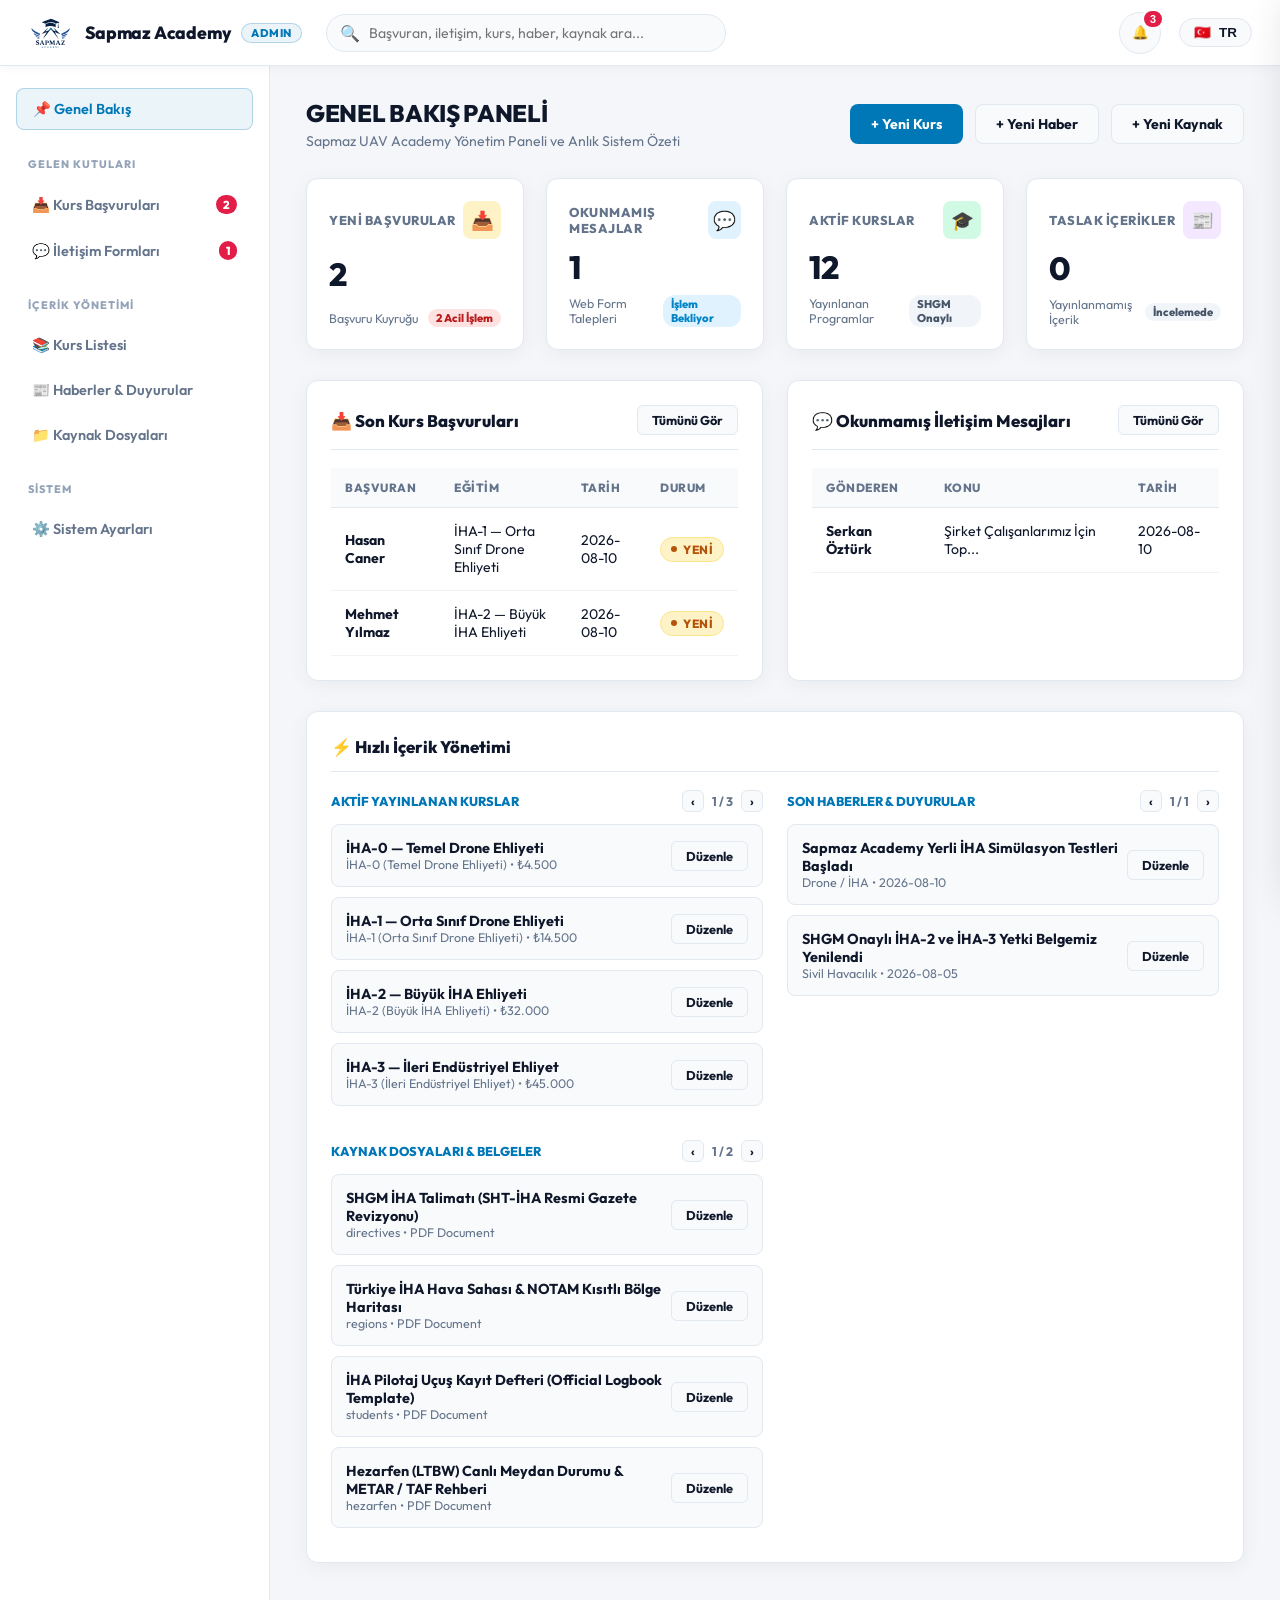
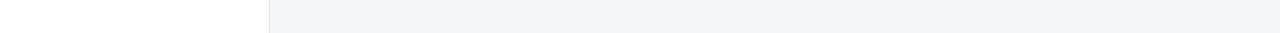
==== admin/index.html @ 2c0635f6 "all but assets" ====
<!DOCTYPE html>
<html lang="tr">

<head>
  <meta charset="utf-8" />
  <meta name="viewport" content="width=device-width, initial-scale=1.0" />
  <title>Sapmaz Academy - Administrative Panel</title>
  <link rel="stylesheet" href="css/admin-styles.css" />
  <link rel="preconnect" href="https://fonts.googleapis.com">
  <link rel="preconnect" href="https://fonts.gstatic.com" crossorigin>
  <link
    href="https://fonts.googleapis.com/css2?family=Inter:wght@400;500;600;700;800&family=Outfit:wght@400;500;600;700;800&display=swap"
    rel="stylesheet">
</head>

<body>

  <!-- Top Global Header Bar -->
  <header class="admin-topbar">
    <div class="admin-topbar-left">
      <a href="#overview" class="admin-brand" onclick="app.navigateToView('overview')">
        <img src="../logo.svg" alt="Sapmaz Academy Logo" onerror="this.src='../academy.jpg'" />
        <span class="admin-brand-title">
          Sapmaz Academy
          <span class="admin-brand-tag">ADMIN</span>
        </span>
      </a>

      <!-- Global Search Querying Applicants, Contacts, Courses & News -->
      <div class="admin-global-search">
        <span class="admin-search-icon">🔍</span>
        <input type="text" id="globalSearchInput" placeholder="Search applicants, contacts, courses, news..."
          autocomplete="off" />
        <div id="globalSearchResults" class="admin-search-results"></div>
      </div>
    </div>

    <div class="admin-topbar-right">
      <!-- Notification Bell Indicator -->
      <div style="position: relative;">
        <button id="notifTriggerBtn" class="notification-trigger" title="System Alerts">
          🔔
          <span id="notifCountBadge" class="notification-badge-count">0</span>
        </button>

        <!-- Notification Dropdown -->
        <div id="notifDropdown" class="notification-dropdown">
          <div class="notification-header">
            <span data-i18n="notif_header">System Notifications</span>
            <span class="badge-status badge-unread" data-i18n="notif_live">Live</span>
          </div>
          <div class="notification-list">
            <div class="notification-item" onclick="app.navigateToView('applications')">
              <strong data-i18n="notif_app_title">📥 New Course Application Received</strong>
              <div data-i18n="notif_app_desc">Hasan Caner applied for İHA-1 Commercial Certification.</div>
              <div class="notification-item-time">10 mins ago</div>
            </div>
            <div class="notification-item" onclick="app.navigateToView('contacts')">
              <strong data-i18n="notif_cnt_title">💬 Unread Contact Form Message</strong>
              <div data-i18n="notif_cnt_desc">Serkan Öztürk (TechCorp) requested corporate group quote.</div>
              <div class="notification-item-time">1 hour ago</div>
            </div>
          </div>
        </div>
      </div>

      <!-- Language Switcher Toggle (TR / EN) -->
      <div class="lang-switcher">
        <button id="langToggleBtn" class="lang-toggle-btn" onclick="app.toggleLanguage()"
          title="Switch Language / Dil Değiştir">
          <span id="langFlag">🇹🇷</span>
          <span id="langLabel">TR</span>
        </button>
      </div>
    </div>
  </header>

  <!-- Main Administrative Shell Layout -->
  <div class="admin-shell">
    <!-- Persistent Left Navigation Sidebar -->
    <aside class="admin-sidebar">
      <ul class="admin-nav">
        <!-- Main Overview -->
        <li class="admin-nav-item active">
          <a href="#overview">
            <span class="nav-link-left" data-i18n="nav_dashboard">📌 Dashboard</span>
          </a>
        </li>

        <!-- Group 1: INBOXES (Communication) -->
        <li class="nav-section-label" data-i18n="group_inboxes">INBOXES</li>
        <li class="admin-nav-item">
          <a href="#applications">
            <span class="nav-link-left" data-i18n="nav_applications">📥 Course Applications</span>
            <span id="appNavUnreadBadge" class="nav-unread-badge" style="display:none;">0</span>
          </a>
        </li>
        <li class="admin-nav-item">
          <a href="#contacts">
            <span class="nav-link-left" data-i18n="nav_contacts">💬 Contact Forms</span>
            <span id="contactNavUnreadBadge" class="nav-unread-badge" style="display:none;">0</span>
          </a>
        </li>

        <!-- Group 2: CONTENT MANAGEMENT (Publishing) -->
        <li class="nav-section-label" data-i18n="group_content">CONTENT MANAGEMENT</li>
        <li class="admin-nav-item">
          <a href="#courses">
            <span class="nav-link-left" data-i18n="nav_courses">📚 Course Listings</span>
          </a>
        </li>
        <li class="admin-nav-item">
          <a href="#news">
            <span class="nav-link-left" data-i18n="nav_news">📰 News & Articles</span>
          </a>
        </li>
        <li class="admin-nav-item">
          <a href="#resources">
            <span class="nav-link-left" data-i18n="nav_resources_admin">📁 Resource Pool Files</span>
          </a>
        </li>

        <!-- Group 3: SYSTEM -->
        <li class="nav-section-label" data-i18n="group_system">SYSTEM</li>
        <li class="admin-nav-item">
          <a href="#settings">
            <span class="nav-link-left" data-i18n="nav_settings">⚙️ Settings & Users</span>
          </a>
        </li>
      </ul>
    </aside>

    <!-- Dynamic Main Canvas Container -->
    <main class="admin-main">
      <div id="mainCanvas" class="admin-canvas">
        <!-- Views rendered dynamically via admin-app.js -->
      </div>
    </main>
  </div>

  <!-- Slide-Out Right Drawer Overlay -->
  <div id="drawerBackdrop" class="drawer-backdrop"></div>
  <div id="drawerPanel" class="drawer-panel">
    <!-- Content populated dynamically -->
  </div>

  <!-- Destructive Action Confirmation Modal -->
  <div id="modalBackdrop" class="modal-backdrop">
    <div class="modal-box">
      <div class="modal-icon-danger">⚠️</div>
      <h3 id="modalTitle" class="modal-title" data-i18n="modal_sure">Are you sure?</h3>
      <p id="modalDesc" class="modal-desc" data-i18n="modal_undone">This action cannot be undone.</p>
      <div class="modal-actions">
        <button class="btn btn-secondary" onclick="app.closeModal()" data-i18n="btn_cancel">Cancel</button>
        <button id="modalConfirmBtn" class="btn btn-danger" data-i18n="btn_confirm_delete">Confirm Delete</button>
      </div>
    </div>
  </div>

  <!-- Script Modules -->
  <script src="js/git-storage.js"></script>
  <script src="js/admin-app.js"></script>
</body>

</html>
---- admin/css/admin-styles.css ----
/* ==========================================
   SAPMAZ ACADEMY - ADMINISTRATIVE PANEL STYLES
   Light Theme System Matching Sapmaz Academy Website
   ========================================== */

:root {
  /* Sapmaz Academy Light Theme Tokens */
  --admin-bg: #f4f6f9;
  --admin-sidebar-bg: #ffffff;
  --admin-header-bg: #ffffff;
  --admin-card-bg: #ffffff;
  --admin-card-border: #e2e8f0;
  --admin-card-hover: #f8fafc;
  
  --admin-text-main: #0f172a;
  --admin-text-muted: #64748b;
  --admin-text-dim: #94a3b8;
  
  --admin-accent-primary: #0077b6;
  --admin-accent-hover: #0096c7;
  --admin-accent-glow: rgba(0, 119, 182, 0.08);
  --admin-gold: #d97706;
  --admin-gold-glow: rgba(217, 119, 6, 0.1);
  
  /* Light Mode Status Traffic-Light Badges */
  --badge-new-bg: #fef3c7;
  --badge-new-text: #b45309;
  --badge-new-border: #fde68a;

  --badge-pending-bg: #e0f2fe;
  --badge-pending-text: #0284c7;
  --badge-pending-border: #bae6fd;

  --badge-approved-bg: #d1fae5;
  --badge-approved-text: #047857;
  --badge-approved-border: #a7f3d0;

  --badge-rejected-bg: #fee2e2;
  --badge-rejected-text: #b91c1c;
  --badge-rejected-border: #fca5a5;

  --badge-unread-bg: #ffe4e6;
  --badge-unread-text: #e11d48;

  --badge-read-bg: #f3e8ff;
  --badge-read-text: #7e22ce;

  --badge-resolved-bg: #d1fae5;
  --badge-resolved-text: #047857;

  --admin-radius-lg: 12px;
  --admin-radius-md: 8px;
  --admin-radius-sm: 6px;
  
  --admin-font: 'Outfit', 'Inter', -apple-system, BlinkMacSystemFont, "Segoe UI", Roboto, sans-serif;
  --admin-transition: all 0.25s cubic-bezier(0.16, 1, 0.3, 1);
  --admin-shadow: 0 4px 20px rgba(15, 23, 42, 0.05);
  --admin-shadow-hover: 0 10px 30px rgba(0, 119, 182, 0.1);
}

* {
  box-sizing: border-box;
  margin: 0;
  padding: 0;
}

body {
  font-family: var(--admin-font);
  background-color: var(--admin-bg);
  color: var(--admin-text-main);
  min-height: 100vh;
  display: flex;
  flex-direction: column;
  overflow-x: hidden;
}

/* Language Toggle Switcher Button */
.lang-switcher {
  display: flex;
  align-items: center;
}

.lang-toggle-btn {
  background: #f8fafc;
  border: 1px solid var(--admin-card-border);
  border-radius: 20px;
  padding: 6px 14px;
  display: flex;
  align-items: center;
  gap: 8px;
  font-size: 0.84rem;
  font-weight: 800;
  color: var(--admin-text-main);
  cursor: pointer;
  transition: var(--admin-transition);
}

.lang-toggle-btn:hover {
  background: var(--admin-accent-glow);
  border-color: var(--admin-accent-primary);
  color: var(--admin-accent-primary);
}

/* ==========================================
   GLOBAL LAYOUT & TOP BAR
   ========================================== */
.admin-shell {
  display: flex;
  flex: 1;
  min-height: 0;
  position: relative;
}

.admin-topbar {
  height: 66px;
  background-color: var(--admin-header-bg);
  border-bottom: 1px solid var(--admin-card-border);
  display: flex;
  align-items: center;
  justify-content: space-between;
  padding: 0 28px;
  position: sticky;
  top: 0;
  z-index: 100;
  box-shadow: 0 2px 10px rgba(15, 23, 42, 0.04);
}

.admin-topbar-left {
  display: flex;
  align-items: center;
  gap: 24px;
}

.admin-brand {
  display: flex;
  align-items: center;
  gap: 12px;
  text-decoration: none;
}

.admin-brand img {
  height: 38px;
  width: auto;
  border-radius: 6px;
}

.admin-brand-title {
  font-weight: 800;
  font-size: 1.1rem;
  color: var(--admin-text-main);
  letter-spacing: -0.2px;
  display: flex;
  align-items: center;
  gap: 10px;
}

.admin-brand-tag {
  background: var(--admin-accent-glow);
  color: var(--admin-accent-primary);
  border: 1px solid rgba(0, 119, 182, 0.25);
  font-size: 0.7rem;
  font-weight: 800;
  padding: 2px 9px;
  border-radius: 20px;
  text-transform: uppercase;
  letter-spacing: 0.5px;
}

/* Global Search Bar */
.admin-global-search {
  position: relative;
  width: 400px;
}

.admin-global-search input {
  width: 100%;
  background-color: #f8fafc;
  border: 1px solid var(--admin-card-border);
  border-radius: 20px;
  padding: 9px 16px 9px 42px;
  color: var(--admin-text-main);
  font-size: 0.88rem;
  outline: none;
  font-family: inherit;
  transition: var(--admin-transition);
}

.admin-global-search input:focus {
  background-color: #ffffff;
  border-color: var(--admin-accent-primary);
  box-shadow: 0 0 0 3px var(--admin-accent-glow);
}

.admin-search-icon {
  position: absolute;
  left: 14px;
  top: 50%;
  transform: translateY(-50%);
  color: var(--admin-text-muted);
  pointer-events: none;
}

.admin-search-results {
  position: absolute;
  top: calc(100% + 8px);
  left: 0;
  width: 100%;
  background: var(--admin-card-bg);
  border: 1px solid var(--admin-card-border);
  border-radius: var(--admin-radius-md);
  box-shadow: 0 16px 40px rgba(15, 23, 42, 0.12);
  max-height: 400px;
  overflow-y: auto;
  z-index: 200;
  display: none;
}

.admin-search-results.active {
  display: block;
}

.search-result-group-title {
  font-size: 0.72rem;
  font-weight: 800;
  text-transform: uppercase;
  letter-spacing: 0.5px;
  color: var(--admin-accent-primary);
  padding: 10px 16px 4px;
  border-bottom: 1px solid var(--admin-card-border);
  background: #f8fafc;
}

.search-result-item {
  padding: 12px 16px;
  display: flex;
  align-items: center;
  justify-content: space-between;
  cursor: pointer;
  border-bottom: 1px solid rgba(15, 23, 42, 0.04);
  transition: var(--admin-transition);
}

.search-result-item:hover {
  background: var(--admin-accent-glow);
}

.search-result-title {
  font-size: 0.9rem;
  font-weight: 700;
  color: var(--admin-text-main);
}

.search-result-sub {
  font-size: 0.78rem;
  color: var(--admin-text-muted);
}

/* Topbar Controls Right */
.admin-topbar-right {
  display: flex;
  align-items: center;
  gap: 18px;
}

.notification-trigger {
  position: relative;
  background: #f8fafc;
  border: 1px solid var(--admin-card-border);
  width: 42px;
  height: 42px;
  border-radius: 50%;
  display: flex;
  align-items: center;
  justify-content: center;
  color: var(--admin-text-main);
  cursor: pointer;
  transition: var(--admin-transition);
}

.notification-trigger:hover {
  background: var(--admin-accent-glow);
  color: var(--admin-accent-hover);
  border-color: var(--admin-accent-primary);
}

.notification-badge-count {
  position: absolute;
  top: -4px;
  right: -4px;
  background: var(--badge-unread-text);
  color: #fff;
  font-size: 0.68rem;
  font-weight: 800;
  padding: 2px 6px;
  border-radius: 10px;
  border: 2px solid #ffffff;
}

.notification-dropdown {
  position: absolute;
  top: 58px;
  right: 180px;
  width: 330px;
  background: var(--admin-card-bg);
  border: 1px solid var(--admin-card-border);
  border-radius: var(--admin-radius-md);
  box-shadow: 0 16px 40px rgba(15, 23, 42, 0.12);
  z-index: 200;
  display: none;
}

.notification-dropdown.active {
  display: block;
}

.notification-header {
  padding: 12px 16px;
  border-bottom: 1px solid var(--admin-card-border);
  font-size: 0.88rem;
  font-weight: 700;
  display: flex;
  justify-content: space-between;
  align-items: center;
  background: #f8fafc;
}

.notification-list {
  max-height: 280px;
  overflow-y: auto;
}

.notification-item {
  padding: 12px 16px;
  border-bottom: 1px solid rgba(15, 23, 42, 0.04);
  font-size: 0.82rem;
  cursor: pointer;
}

.notification-item:hover {
  background: #f8fafc;
}

.notification-item-time {
  font-size: 0.72rem;
  color: var(--admin-text-muted);
  margin-top: 4px;
}

.admin-profile-menu {
  position: relative;
}

.admin-profile-button {
  background: #f8fafc;
  border: 1px solid var(--admin-card-border);
  border-radius: 30px;
  padding: 6px 14px 6px 8px;
  display: flex;
  align-items: center;
  gap: 10px;
  color: var(--admin-text-main);
  cursor: pointer;
  transition: var(--admin-transition);
}

.admin-profile-button:hover {
  border-color: var(--admin-accent-primary);
  background: var(--admin-accent-glow);
}

.profile-avatar {
  width: 30px;
  height: 30px;
  border-radius: 50%;
  background: linear-gradient(135deg, var(--admin-accent-primary), var(--admin-accent-hover));
  display: flex;
  align-items: center;
  justify-content: center;
  font-size: 0.8rem;
  font-weight: 800;
  color: #fff;
}

.profile-info {
  text-align: left;
  line-height: 1.2;
}

.profile-name {
  font-size: 0.84rem;
  font-weight: 700;
}

.profile-role {
  font-size: 0.7rem;
  color: var(--admin-text-muted);
}

/* ==========================================
   LEFT NAVIGATION BAR
   ========================================== */
.admin-sidebar {
  width: 270px;
  background-color: var(--admin-sidebar-bg);
  border-right: 1px solid var(--admin-card-border);
  padding: 22px 16px;
  display: flex;
  flex-direction: column;
  flex-shrink: 0;
}

.nav-section-label {
  font-size: 0.68rem;
  font-weight: 800;
  letter-spacing: 1px;
  color: var(--admin-text-dim);
  text-transform: uppercase;
  margin: 22px 12px 8px;
}

.admin-nav {
  list-style: none;
  display: flex;
  flex-direction: column;
  gap: 5px;
}

.admin-nav-item a {
  display: flex;
  align-items: center;
  justify-content: space-between;
  padding: 11px 16px;
  border-radius: var(--admin-radius-md);
  color: var(--admin-text-muted);
  text-decoration: none;
  font-weight: 600;
  font-size: 0.9rem;
  transition: var(--admin-transition);
}

.admin-nav-item a:hover {
  background-color: #f8fafc;
  color: var(--admin-text-main);
}

.admin-nav-item.active a {
  background-color: var(--admin-accent-glow);
  color: var(--admin-accent-primary);
  border: 1px solid rgba(0, 119, 182, 0.25);
}

.nav-link-left {
  display: flex;
  align-items: center;
  gap: 10px;
}

.nav-unread-badge {
  background: var(--badge-unread-text);
  color: #fff;
  font-size: 0.72rem;
  font-weight: 800;
  padding: 2px 7px;
  border-radius: 10px;
}

/* ==========================================
   MAIN WORKSPACE CANVAS
   ========================================== */
.admin-main {
  flex: 1;
  display: flex;
  flex-direction: column;
  min-width: 0;
  overflow-y: auto;
}

.admin-canvas {
  padding: 32px 36px 70px;
  flex: 1;
}

/* Top Action Header Bar */
.page-top-bar {
  display: flex;
  align-items: center;
  justify-content: space-between;
  margin-bottom: 28px;
}

.page-title-group h1 {
  font-size: 1.5rem;
  font-weight: 800;
  letter-spacing: -0.3px;
  color: var(--admin-text-main);
}

.page-title-group p {
  font-size: 0.88rem;
  color: var(--admin-text-muted);
  margin-top: 4px;
}

.page-actions-group {
  display: flex;
  align-items: center;
  gap: 12px;
}

/* Buttons */
.btn {
  display: inline-flex;
  align-items: center;
  justify-content: center;
  gap: 8px;
  padding: 10px 20px;
  border-radius: var(--admin-radius-md);
  border: 1px solid transparent;
  font-size: 0.88rem;
  font-weight: 700;
  cursor: pointer;
  transition: var(--admin-transition);
  text-decoration: none;
  font-family: inherit;
}

.btn-primary {
  background-color: var(--admin-accent-primary);
  color: #fff;
}
.btn-primary:hover {
  background-color: var(--admin-accent-hover);
  box-shadow: 0 4px 16px rgba(0, 119, 182, 0.25);
}

.btn-secondary {
  background-color: #f8fafc;
  color: var(--admin-text-main);
  border-color: var(--admin-card-border);
}
.btn-secondary:hover {
  background-color: #f1f5f9;
  border-color: var(--admin-text-muted);
}

.btn-success {
  background-color: #10b981;
  color: #ffffff;
}
.btn-success:hover {
  background-color: #059669;
}

.btn-danger {
  background-color: #fee2e2;
  color: #b91c1c;
  border-color: #fca5a5;
}
.btn-danger:hover {
  background-color: #ef4444;
  color: #fff;
}

.btn-sm {
  padding: 6px 14px;
  font-size: 0.8rem;
  border-radius: var(--admin-radius-sm);
}

/* ==========================================
   STAT CARDS ROW (4 COLUMNS)
   ========================================== */
.stat-cards-grid {
  display: grid;
  grid-template-columns: repeat(4, 1fr);
  gap: 22px;
  margin-bottom: 30px;
}

.stat-card {
  background: var(--admin-card-bg);
  border: 1px solid var(--admin-card-border);
  border-radius: var(--admin-radius-lg);
  padding: 22px;
  display: flex;
  flex-direction: column;
  justify-content: space-between;
  cursor: pointer;
  transition: var(--admin-transition);
  position: relative;
  overflow: hidden;
  box-shadow: var(--admin-shadow);
}

.stat-card:hover {
  transform: translateY(-3px);
  border-color: var(--admin-accent-primary);
  box-shadow: var(--admin-shadow-hover);
}

.stat-card-header {
  display: flex;
  align-items: center;
  justify-content: space-between;
  margin-bottom: 12px;
}

.stat-card-title {
  font-size: 0.8rem;
  font-weight: 800;
  text-transform: uppercase;
  letter-spacing: 0.5px;
  color: var(--admin-text-muted);
}

.stat-card-icon {
  width: 38px;
  height: 38px;
  border-radius: var(--admin-radius-md);
  display: flex;
  align-items: center;
  justify-content: center;
  font-size: 1.15rem;
}

.stat-icon-blue { background: #e0f2fe; color: #0284c7; }
.stat-icon-amber { background: #fef3c7; color: #b45309; }
.stat-icon-green { background: #d1fae5; color: #047857; }
.stat-icon-purple { background: #f3e8ff; color: #7e22ce; }

.stat-card-value {
  font-size: 2rem;
  font-weight: 800;
  color: var(--admin-text-main);
  line-height: 1;
  margin-bottom: 12px;
}

.stat-card-footer {
  display: flex;
  align-items: center;
  justify-content: space-between;
  font-size: 0.78rem;
  color: var(--admin-text-muted);
}

.stat-tag {
  font-size: 0.7rem;
  font-weight: 800;
  padding: 2px 8px;
  border-radius: 12px;
}

.stat-tag-urgent { background: #fee2e2; color: #b91c1c; }
.stat-tag-today { background: #e0f2fe; color: #0284c7; }
.stat-tag-info { background: #f1f5f9; color: #475569; }

/* ==========================================
   TWIN INBOX PANELS (2 COLUMNS)
   ========================================== */
.twin-inbox-grid {
  display: grid;
  grid-template-columns: 1fr 1fr;
  gap: 24px;
  margin-bottom: 30px;
}

.inbox-panel {
  background: var(--admin-card-bg);
  border: 1px solid var(--admin-card-border);
  border-radius: var(--admin-radius-lg);
  padding: 24px;
  display: flex;
  flex-direction: column;
  box-shadow: var(--admin-shadow);
}

.panel-header {
  display: flex;
  align-items: center;
  justify-content: space-between;
  margin-bottom: 18px;
  padding-bottom: 14px;
  border-bottom: 1px solid var(--admin-card-border);
}

.panel-title {
  font-size: 1.05rem;
  font-weight: 800;
  display: flex;
  align-items: center;
  gap: 10px;
}

/* Tables */
.admin-table-wrapper {
  width: 100%;
  overflow-x: auto;
}

.admin-table {
  width: 100%;
  border-collapse: collapse;
  text-align: left;
  font-size: 0.88rem;
}

.admin-table th {
  font-size: 0.74rem;
  font-weight: 800;
  text-transform: uppercase;
  letter-spacing: 0.5px;
  color: var(--admin-text-muted);
  padding: 12px 14px;
  border-bottom: 1px solid var(--admin-card-border);
  background: #f8fafc;
}

.filter-header-row th {
  background: #f1f5f9 !important;
  padding: 8px 10px !important;
  border-bottom: 2px solid var(--admin-card-border) !important;
}

.table-filter-control {
  width: 100%;
  padding: 6px 10px;
  font-size: 0.78rem;
  font-weight: 600;
  border-radius: var(--admin-radius-sm);
  border: 1px solid var(--admin-card-border);
  background-color: #ffffff;
  color: var(--admin-text-main);
  outline: none;
  font-family: inherit;
  transition: var(--admin-transition);
}

.table-filter-control:focus {
  border-color: var(--admin-accent-primary);
  box-shadow: 0 0 0 2px var(--admin-accent-glow);
  background-color: #ffffff;
}

.table-filter-control::placeholder {
  color: var(--admin-text-dim);
  font-weight: 400;
}

.admin-table td {
  padding: 14px;
  border-bottom: 1px solid rgba(15, 23, 42, 0.05);
  color: var(--admin-text-main);
  vertical-align: middle;
}

.admin-table tbody tr {
  transition: var(--admin-transition);
  cursor: pointer;
}

.admin-table tbody tr:hover {
  background-color: var(--admin-card-hover);
}

/* Traffic-light Status Badges */
.badge-status {
  display: inline-flex;
  align-items: center;
  gap: 6px;
  padding: 4px 10px;
  border-radius: 20px;
  font-size: 0.74rem;
  font-weight: 800;
  text-transform: uppercase;
  letter-spacing: 0.4px;
  border: 1px solid transparent;
  white-space: nowrap;
}

.badge-status::before {
  content: "";
  display: inline-block;
  width: 6px;
  height: 6px;
  border-radius: 50%;
}

.badge-new {
  background: var(--badge-new-bg);
  color: var(--badge-new-text);
  border-color: var(--badge-new-border);
}
.badge-new::before { background: var(--badge-new-text); }

.badge-pending {
  background: var(--badge-pending-bg);
  color: var(--badge-pending-text);
  border-color: var(--badge-pending-border);
}
.badge-pending::before { background: var(--badge-pending-text); }

.badge-approved, .badge-published {
  background: var(--badge-approved-bg);
  color: var(--badge-approved-text);
  border-color: var(--badge-approved-border);
}
.badge-approved::before, .badge-published::before { background: var(--badge-approved-text); }

.badge-rejected, .badge-draft {
  background: var(--badge-rejected-bg);
  color: var(--badge-rejected-text);
  border-color: var(--badge-rejected-border);
}
.badge-rejected::before, .badge-draft::before { background: var(--badge-rejected-text); }

.badge-unread {
  background: var(--badge-unread-bg);
  color: var(--badge-unread-text);
}
.badge-unread::before { background: var(--badge-unread-text); }

.badge-read {
  background: var(--badge-read-bg);
  color: var(--badge-read-text);
}
.badge-read::before { background: var(--badge-read-text); }

.badge-resolved {
  background: var(--badge-resolved-bg);
  color: var(--badge-resolved-text);
}
.badge-resolved::before { background: var(--badge-resolved-text); }

/* ==========================================
   QUICK CONTENT WIDGET
   ========================================== */
.quick-content-widget {
  background: var(--admin-card-bg);
  border: 1px solid var(--admin-card-border);
  border-radius: var(--admin-radius-lg);
  padding: 24px;
  box-shadow: var(--admin-shadow);
}

.quick-content-grid {
  display: grid;
  grid-template-columns: repeat(auto-fit, minmax(300px, 1fr));
  gap: 24px;
}

.quick-list-item {
  display: flex;
  align-items: center;
  justify-content: space-between;
  padding: 14px;
  border-radius: var(--admin-radius-md);
  background: #f8fafc;
  border: 1px solid var(--admin-card-border);
  margin-bottom: 10px;
  transition: var(--admin-transition);
}

.quick-list-item:hover {
  background: #ffffff;
  border-color: var(--admin-accent-primary);
  box-shadow: 0 4px 12px rgba(0, 119, 182, 0.08);
}

.quick-item-title {
  font-size: 0.9rem;
  font-weight: 700;
  color: var(--admin-text-main);
}

.quick-item-sub {
  font-size: 0.78rem;
  color: var(--admin-text-muted);
}

/* ==========================================
   SLIDE-OUT RIGHT DRAWER OVERLAY
   ========================================== */
.drawer-backdrop {
  position: fixed;
  top: 0;
  left: 0;
  width: 100vw;
  height: 100vh;
  background: rgba(15, 23, 42, 0.4);
  backdrop-filter: blur(3px);
  z-index: 500;
  opacity: 0;
  visibility: hidden;
  transition: var(--admin-transition);
}

.drawer-backdrop.active {
  opacity: 1;
  visibility: visible;
}

.drawer-panel {
  position: fixed;
  top: 0;
  right: -580px;
  width: 560px;
  max-width: 92vw;
  height: 100vh;
  background: #ffffff;
  border-left: 1px solid var(--admin-card-border);
  box-shadow: -10px 0 40px rgba(15, 23, 42, 0.15);
  z-index: 501;
  display: flex;
  flex-direction: column;
  transition: right 0.35s cubic-bezier(0.16, 1, 0.3, 1);
}

.drawer-panel.active {
  right: 0;
}

.drawer-header {
  padding: 22px 26px;
  background: #f8fafc;
  border-bottom: 1px solid var(--admin-card-border);
  display: flex;
  align-items: center;
  justify-content: space-between;
}

.drawer-title-group {
  display: flex;
  align-items: center;
  gap: 12px;
}

.drawer-id {
  font-family: monospace;
  font-size: 1.05rem;
  font-weight: 800;
  color: var(--admin-accent-primary);
  background: var(--admin-accent-glow);
  padding: 4px 10px;
  border-radius: var(--admin-radius-sm);
  border: 1px solid rgba(0, 119, 182, 0.25);
}

.drawer-controls {
  display: flex;
  align-items: center;
  gap: 10px;
}

.drawer-close-btn {
  background: transparent;
  border: none;
  color: var(--admin-text-muted);
  font-size: 1.3rem;
  cursor: pointer;
  padding: 4px 8px;
  border-radius: var(--admin-radius-sm);
  transition: var(--admin-transition);
}

.drawer-close-btn:hover {
  background: #e2e8f0;
  color: var(--admin-text-main);
}

.drawer-body {
  padding: 26px;
  flex: 1;
  overflow-y: auto;
  display: flex;
  flex-direction: column;
  gap: 24px;
}

.drawer-block {
  background: #f8fafc;
  border: 1px solid var(--admin-card-border);
  border-radius: var(--admin-radius-md);
  padding: 18px;
}

.block-title {
  font-size: 0.8rem;
  font-weight: 800;
  text-transform: uppercase;
  letter-spacing: 0.5px;
  color: var(--admin-text-muted);
  margin-bottom: 14px;
  display: flex;
  align-items: center;
  justify-content: space-between;
}

.detail-row-grid {
  display: grid;
  grid-template-columns: 1fr 1fr;
  gap: 16px;
}

.detail-item label {
  font-size: 0.74rem;
  color: var(--admin-text-dim);
  display: block;
  margin-bottom: 4px;
  font-weight: 600;
}

.detail-item span {
  font-size: 0.9rem;
  font-weight: 600;
  color: var(--admin-text-main);
}

/* File Attachment Card */
.attached-file-item {
  display: flex;
  align-items: center;
  justify-content: space-between;
  background: #ffffff;
  border: 1px solid var(--admin-card-border);
  border-radius: var(--admin-radius-md);
  padding: 12px 16px;
  margin-top: 8px;
}

.attached-file-info {
  display: flex;
  align-items: center;
  gap: 12px;
}

.attached-file-name {
  font-size: 0.86rem;
  font-weight: 600;
}

.attached-file-size {
  font-size: 0.74rem;
  color: var(--admin-text-muted);
}

/* Staff Audit Notes List */
.audit-notes-list {
  display: flex;
  flex-direction: column;
  gap: 10px;
  max-height: 200px;
  overflow-y: auto;
  margin-bottom: 14px;
}

.audit-note-item {
  background: #ffffff;
  border-left: 3px solid var(--admin-accent-primary);
  border-radius: 0 var(--admin-radius-sm) var(--admin-radius-sm) 0;
  padding: 10px 14px;
  font-size: 0.84rem;
  box-shadow: 0 2px 6px rgba(0, 0, 0, 0.02);
}

.audit-note-meta {
  font-size: 0.72rem;
  font-weight: 800;
  color: var(--admin-accent-primary);
  margin-bottom: 4px;
}

/* Action Bar Bottom */
.drawer-footer-actions {
  padding: 18px 26px;
  background: #f8fafc;
  border-top: 1px solid var(--admin-card-border);
  display: flex;
  align-items: center;
  gap: 12px;
  justify-content: flex-end;
}

/* ==========================================
   FORM EDITORS & WYSIWYG TOOLBAR
   ========================================== */
.editor-container {
  background: var(--admin-card-bg);
  border: 1px solid var(--admin-card-border);
  border-radius: var(--admin-radius-lg);
  padding: 30px;
  margin-bottom: 85px;
  box-shadow: var(--admin-shadow);
}

.form-section-title {
  font-size: 1.1rem;
  font-weight: 800;
  color: var(--admin-text-main);
  margin-bottom: 20px;
  padding-bottom: 10px;
  border-bottom: 1px solid var(--admin-card-border);
}

.form-grid-2 {
  display: grid;
  grid-template-columns: 1fr 1fr;
  gap: 22px;
}

.form-grid-3 {
  display: grid;
  grid-template-columns: 1fr 1fr 1fr;
  gap: 22px;
}

.form-group {
  margin-bottom: 22px;
}

.form-group label {
  display: block;
  font-size: 0.84rem;
  font-weight: 700;
  color: var(--admin-text-muted);
  margin-bottom: 7px;
}

.form-control {
  width: 100%;
  background-color: #f8fafc;
  border: 1px solid var(--admin-card-border);
  border-radius: var(--admin-radius-md);
  padding: 11px 16px;
  color: var(--admin-text-main);
  font-size: 0.9rem;
  font-family: inherit;
  outline: none;
  transition: var(--admin-transition);
}

.form-control:focus {
  border-color: var(--admin-accent-primary);
  box-shadow: 0 0 0 3px var(--admin-accent-glow);
  background-color: #ffffff;
}

textarea.form-control {
  resize: vertical;
  min-height: 110px;
}

select.form-control {
  cursor: pointer;
}

select.form-control option {
  background: #ffffff;
  color: var(--admin-text-main);
}

/* Radio Button Options */
.radio-group {
  display: flex;
  gap: 18px;
  align-items: center;
  padding-top: 6px;
}

.radio-label {
  display: flex;
  align-items: center;
  gap: 8px;
  cursor: pointer;
  font-size: 0.88rem;
  color: var(--admin-text-main);
  font-weight: 600;
}

/* Rich Text Editor Toolbar */
.wysiwyg-wrapper {
  border: 1px solid var(--admin-card-border);
  border-radius: var(--admin-radius-md);
  overflow: hidden;
}

.wysiwyg-toolbar {
  background: #f8fafc;
  border-bottom: 1px solid var(--admin-card-border);
  padding: 10px 14px;
  display: flex;
  align-items: center;
  gap: 8px;
  flex-wrap: wrap;
}

.wysiwyg-btn {
  background: #ffffff;
  border: 1px solid var(--admin-card-border);
  color: var(--admin-text-main);
  padding: 5px 12px;
  border-radius: var(--admin-radius-sm);
  font-size: 0.82rem;
  font-weight: 700;
  cursor: pointer;
  transition: var(--admin-transition);
}

.wysiwyg-btn:hover {
  background: var(--admin-accent-primary);
  color: #fff;
}

.wysiwyg-content {
  min-height: 200px;
  padding: 16px;
  background: #ffffff;
  color: var(--admin-text-main);
  outline: none;
  font-size: 0.92rem;
  line-height: 1.6;
}

/* Drag and Drop Zone */
.dropzone-area {
  border: 2px dashed var(--admin-card-border);
  border-radius: var(--admin-radius-md);
  padding: 32px;
  text-align: center;
  background: #f8fafc;
  cursor: pointer;
  transition: var(--admin-transition);
}

.dropzone-area:hover {
  border-color: var(--admin-accent-primary);
  background: var(--admin-accent-glow);
}

.dropzone-icon {
  font-size: 2.2rem;
  margin-bottom: 8px;
}

.dropzone-text {
  font-size: 0.88rem;
  color: var(--admin-text-muted);
}

/* Sticky Footer Action Bar */
.sticky-footer-bar {
  position: fixed;
  bottom: 0;
  left: 270px;
  right: 0;
  background: #ffffff;
  border-top: 1px solid var(--admin-card-border);
  padding: 16px 36px;
  display: flex;
  align-items: center;
  justify-content: space-between;
  box-shadow: 0 -6px 20px rgba(15, 23, 42, 0.06);
  z-index: 400;
}

/* ==========================================
   MODALS (DESTRUCTIVE SAFEGUARDS)
   ========================================== */
.modal-backdrop {
  position: fixed;
  top: 0;
  left: 0;
  width: 100vw;
  height: 100vh;
  background: rgba(15, 23, 42, 0.5);
  backdrop-filter: blur(4px);
  z-index: 1000;
  display: flex;
  align-items: center;
  justify-content: center;
  opacity: 0;
  visibility: hidden;
  transition: var(--admin-transition);
}

.modal-backdrop.active {
  opacity: 1;
  visibility: visible;
}

.modal-box {
  background: #ffffff;
  border: 1px solid var(--admin-card-border);
  border-radius: var(--admin-radius-lg);
  padding: 30px;
  width: 460px;
  max-width: 92vw;
  box-shadow: 0 20px 50px rgba(15, 23, 42, 0.18);
  text-align: center;
}

.modal-icon-danger {
  width: 58px;
  height: 58px;
  border-radius: 50%;
  background: #fee2e2;
  color: #b91c1c;
  display: flex;
  align-items: center;
  justify-content: center;
  font-size: 1.8rem;
  margin: 0 auto 18px;
}

.modal-title {
  font-size: 1.2rem;
  font-weight: 800;
  margin-bottom: 8px;
}

.modal-desc {
  font-size: 0.88rem;
  color: var(--admin-text-muted);
  line-height: 1.5;
  margin-bottom: 26px;
}

.modal-actions {
  display: flex;
  gap: 14px;
  justify-content: center;
}

/* Toast Notifications */
.toast-container {
  position: fixed;
  bottom: 28px;
  right: 28px;
  z-index: 1100;
  display: flex;
  flex-direction: column;
  gap: 12px;
}

.toast-message {
  background: #ffffff;
  border: 1px solid var(--admin-card-border);
  border-left: 4px solid var(--admin-accent-primary);
  border-radius: var(--admin-radius-md);
  padding: 14px 20px;
  font-size: 0.88rem;
  font-weight: 600;
  box-shadow: 0 10px 30px rgba(15, 23, 42, 0.12);
  display: flex;
  align-items: center;
  gap: 12px;
  animation: slideUp 0.3s ease;
}

.toast-success { border-left-color: #10b981; }
.toast-danger { border-left-color: #ef4444; }

@keyframes slideUp {
  from { transform: translateY(20px); opacity: 0; }
  to { transform: translateY(0); opacity: 1; }
}
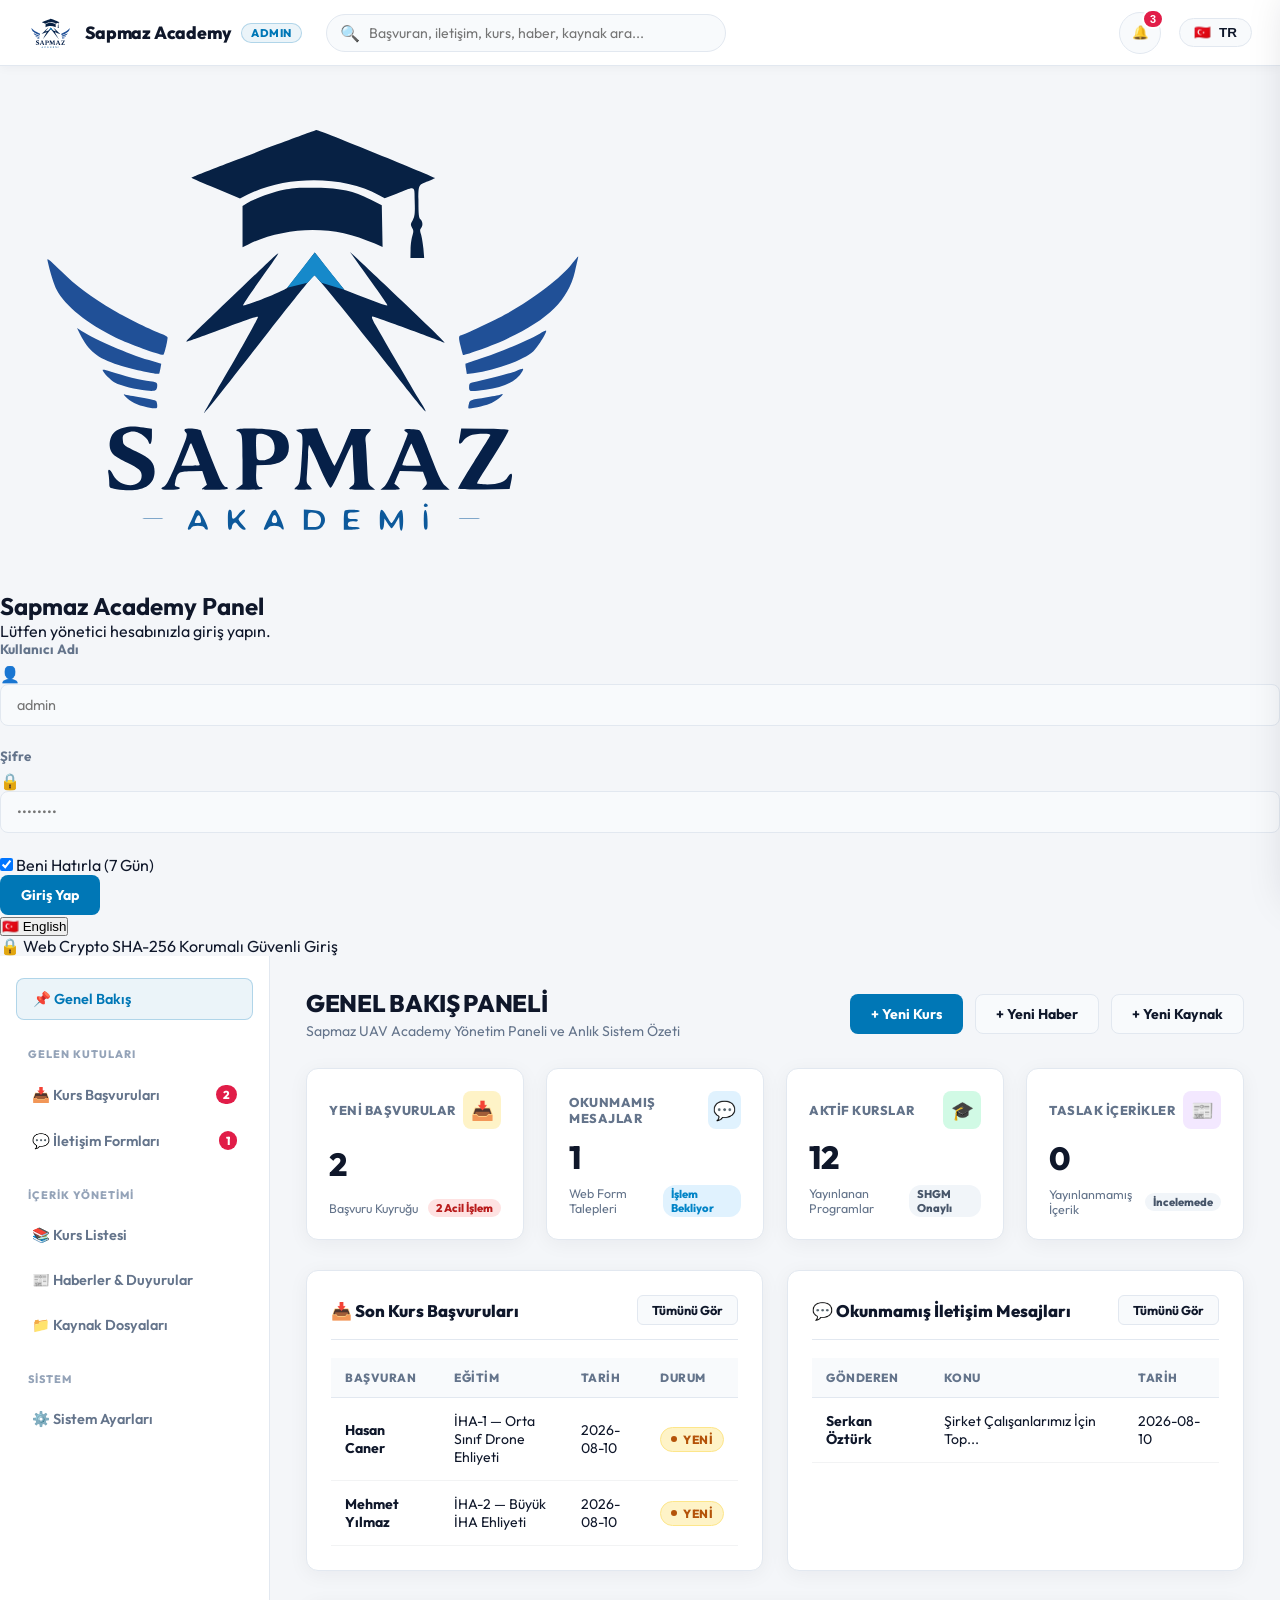
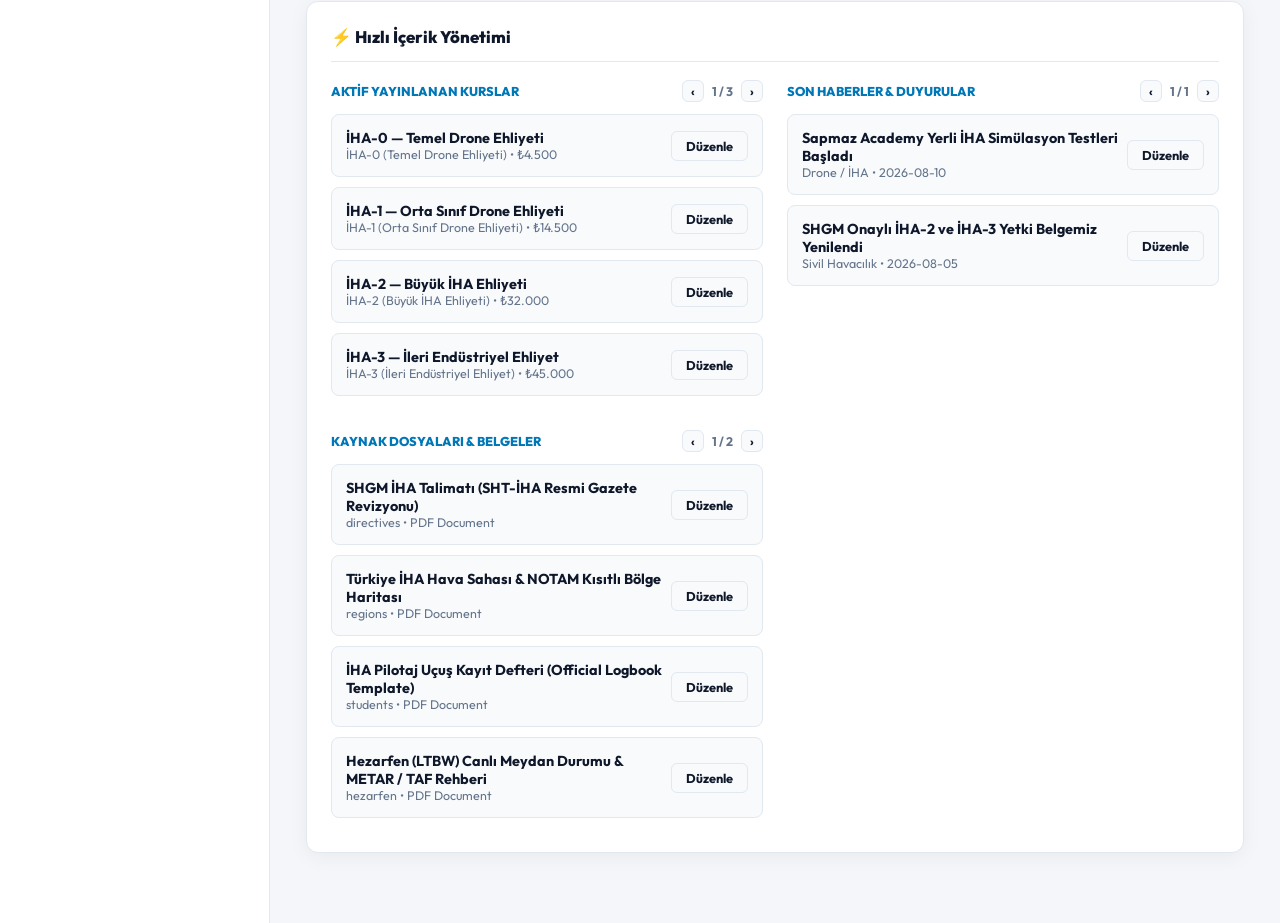
==== commit 5e8162c8: "all done maybe" ====
--- a/admin/index.html
+++ b/admin/index.html
@@ -72,8 +72,88 @@
           <span id="langLabel">TR</span>
         </button>
       </div>
+
+      <!-- Logged-in User Profile Dropdown Widget -->
+      <div id="userProfileWidget" class="user-profile-widget" style="display:none;">
+        <button id="userProfileBtn" class="user-profile-btn" onclick="app.toggleUserMenu()">
+          <span id="userAvatar" class="user-avatar">👨‍✈️</span>
+          <div class="user-info-text">
+            <span id="userName" class="user-name">Admin User</span>
+            <span id="userRole" class="user-role-badge">Admin</span>
+          </div>
+          <span class="user-menu-chevron">▼</span>
+        </button>
+
+        <div id="userMenuDropdown" class="user-menu-dropdown">
+          <div class="user-menu-header">
+            <strong id="userDropdownName">Admin User</strong>
+            <span id="userDropdownEmail">admin@sapmazhavacilik.com</span>
+          </div>
+          <hr class="user-menu-divider" />
+          <button class="user-menu-item" onclick="app.navigateToView('settings'); app.toggleUserMenu(false);">
+            <span>⚙️</span> <span data-i18n="nav_settings">System Settings</span>
+          </button>
+          <button class="user-menu-item text-danger" onclick="app.handleLogout()">
+            <span>🚪</span> <span data-i18n="auth_logout">Log Out</span>
+          </button>
+        </div>
+      </div>
     </div>
   </header>
+
+  <!-- Login Modal Overlay (Full Screen Screen Lock for Unauthenticated Users) -->
+  <div id="loginOverlay" class="login-overlay active">
+    <div class="login-card">
+      <div class="login-card-header">
+        <img src="../logo.svg" alt="Sapmaz Academy Logo" class="login-logo" onerror="this.src='../academy.jpg'" />
+        <h2 class="login-title" data-i18n="auth_login_title">Sapmaz Academy Panel</h2>
+        <p class="login-subtitle" data-i18n="auth_login_subtitle">Lütfen yönetici hesabınızla giriş yapın.</p>
+      </div>
+
+      <form id="loginForm" class="login-form" onsubmit="app.handleLoginSubmit(event); return false;">
+        <div id="loginAlert" class="login-alert" style="display:none;"></div>
+
+        <div class="form-group">
+          <label for="loginUsername" data-i18n="auth_username">Kullanıcı Adı</label>
+          <div class="input-with-icon">
+            <span class="input-icon">👤</span>
+            <input type="text" id="loginUsername" class="form-control" placeholder="admin" required autocomplete="username" />
+          </div>
+        </div>
+
+        <div class="form-group">
+          <label for="loginPassword" data-i18n="auth_password">Şifre</label>
+          <div class="input-with-icon">
+            <span class="input-icon">🔒</span>
+            <input type="password" id="loginPassword" class="form-control" placeholder="••••••••" required autocomplete="current-password" />
+          </div>
+        </div>
+
+        <div class="login-options">
+          <label class="remember-me-label">
+            <input type="checkbox" id="loginRememberMe" checked />
+            <span data-i18n="auth_remember_me">Beni Hatırla (7 Gün)</span>
+          </label>
+        </div>
+
+        <button type="submit" id="loginSubmitBtn" class="btn btn-primary btn-block btn-lg">
+          <span id="loginBtnSpinner" class="btn-spinner" style="display:none;">⏳</span>
+          <span id="loginBtnText" data-i18n="auth_btn_login">Giriş Yap</span>
+        </button>
+      </form>
+
+      <div class="login-card-footer">
+        <div class="login-lang-switch">
+          <button type="button" class="btn-text-sm" onclick="app.toggleLanguage()">
+            <span id="loginLangFlag">🇹🇷</span> <span id="loginLangText">English</span>
+          </button>
+        </div>
+        <div class="login-security-notice">
+          <span data-i18n="auth_security_notice">🔒 Web Crypto SHA-256 Korumalı Güvenli Giriş</span>
+        </div>
+      </div>
+    </div>
+  </div>
 
   <!-- Main Administrative Shell Layout -->
   <div class="admin-shell">
@@ -82,7 +162,7 @@
       <ul class="admin-nav">
         <!-- Main Overview -->
         <li class="admin-nav-item active">
-          <a href="#overview">
+          <a href="#overview" onclick="app.navigateToView('overview'); return false;">
             <span class="nav-link-left" data-i18n="nav_dashboard">📌 Dashboard</span>
           </a>
         </li>
@@ -90,13 +170,13 @@
         <!-- Group 1: INBOXES (Communication) -->
         <li class="nav-section-label" data-i18n="group_inboxes">INBOXES</li>
         <li class="admin-nav-item">
-          <a href="#applications">
+          <a href="#applications" onclick="app.navigateToView('applications'); return false;">
             <span class="nav-link-left" data-i18n="nav_applications">📥 Course Applications</span>
             <span id="appNavUnreadBadge" class="nav-unread-badge" style="display:none;">0</span>
           </a>
         </li>
         <li class="admin-nav-item">
-          <a href="#contacts">
+          <a href="#contacts" onclick="app.navigateToView('contacts'); return false;">
             <span class="nav-link-left" data-i18n="nav_contacts">💬 Contact Forms</span>
             <span id="contactNavUnreadBadge" class="nav-unread-badge" style="display:none;">0</span>
           </a>
@@ -105,17 +185,17 @@
         <!-- Group 2: CONTENT MANAGEMENT (Publishing) -->
         <li class="nav-section-label" data-i18n="group_content">CONTENT MANAGEMENT</li>
         <li class="admin-nav-item">
-          <a href="#courses">
+          <a href="#courses" onclick="app.navigateToView('courses'); return false;">
             <span class="nav-link-left" data-i18n="nav_courses">📚 Course Listings</span>
           </a>
         </li>
         <li class="admin-nav-item">
-          <a href="#news">
+          <a href="#news" onclick="app.navigateToView('news'); return false;">
             <span class="nav-link-left" data-i18n="nav_news">📰 News & Articles</span>
           </a>
         </li>
         <li class="admin-nav-item">
-          <a href="#resources">
+          <a href="#resources" onclick="app.navigateToView('resources'); return false;">
             <span class="nav-link-left" data-i18n="nav_resources_admin">📁 Resource Pool Files</span>
           </a>
         </li>
@@ -123,7 +203,7 @@
         <!-- Group 3: SYSTEM -->
         <li class="nav-section-label" data-i18n="group_system">SYSTEM</li>
         <li class="admin-nav-item">
-          <a href="#settings">
+          <a href="#settings" onclick="app.navigateToView('settings'); return false;">
             <span class="nav-link-left" data-i18n="nav_settings">⚙️ Settings & Users</span>
           </a>
         </li>
@@ -158,6 +238,7 @@
   </div>
 
   <!-- Script Modules -->
+  <script src="js/admin-auth.js"></script>
   <script src="js/git-storage.js"></script>
   <script src="js/admin-app.js"></script>
 </body>
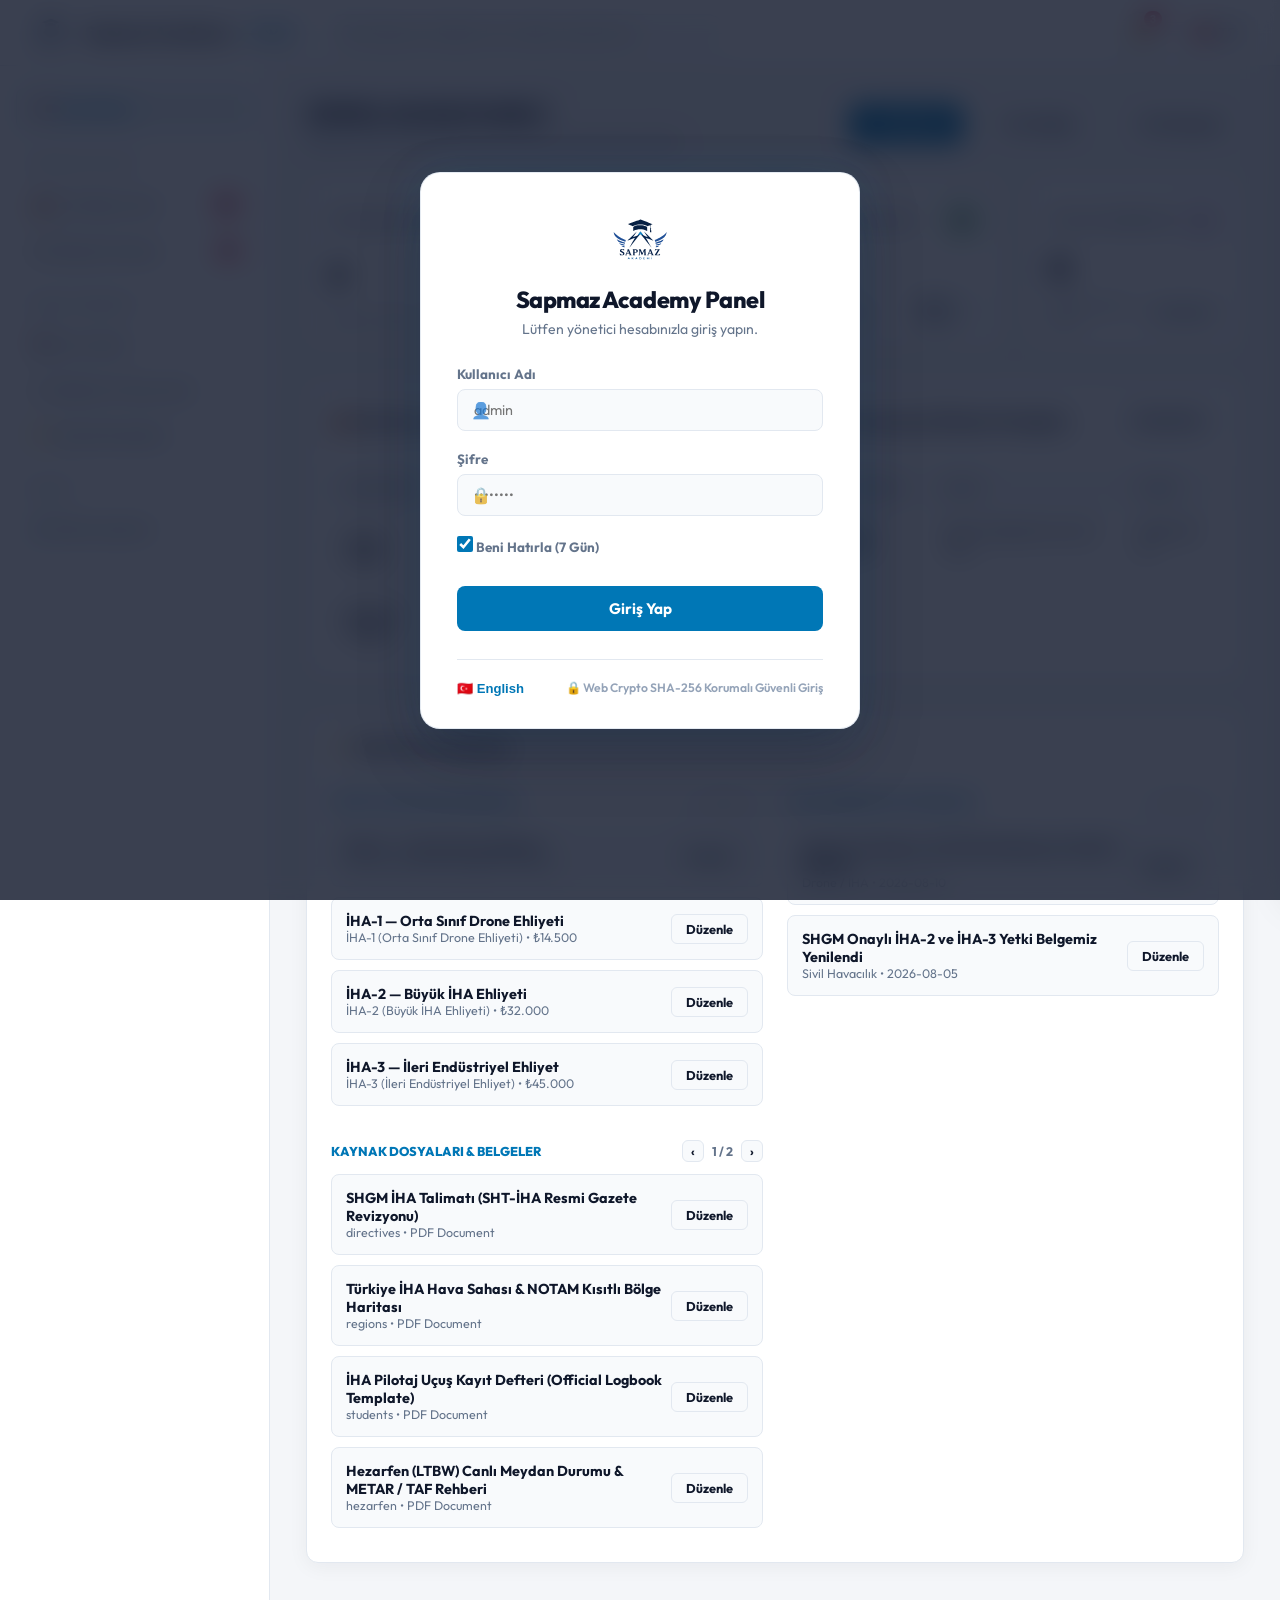
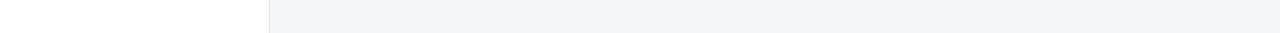
==== commit b37652de: "fixed maybe" ====
--- a/admin/index.html
+++ b/admin/index.html
@@ -11,6 +11,205 @@
   <link
     href="https://fonts.googleapis.com/css2?family=Inter:wght@400;500;600;700;800&family=Outfit:wght@400;500;600;700;800&display=swap"
     rel="stylesheet">
+  <style id="admin-auth-critical-css">
+    /* Embedded Critical Authentication & Overlay Styles for GitHub Pages */
+    .login-overlay {
+      position: fixed !important;
+      top: 0 !important;
+      left: 0 !important;
+      width: 100vw !important;
+      height: 100vh !important;
+      background: rgba(15, 23, 42, 0.82) !important;
+      backdrop-filter: blur(14px) !important;
+      -webkit-backdrop-filter: blur(14px) !important;
+      display: none;
+      align-items: center !important;
+      justify-content: center !important;
+      z-index: 10000 !important;
+      padding: 20px !important;
+      box-sizing: border-box !important;
+    }
+
+    .login-overlay.active {
+      display: flex !important;
+      opacity: 1 !important;
+    }
+
+    .login-card {
+      width: 100% !important;
+      max-width: 440px !important;
+      background: #ffffff !important;
+      border: 1px solid rgba(226, 232, 240, 0.9) !important;
+      border-radius: 20px !important;
+      box-shadow: 0 25px 60px rgba(15, 23, 42, 0.3), 0 0 40px rgba(0, 119, 182, 0.12) !important;
+      padding: 40px 36px 32px !important;
+      box-sizing: border-box !important;
+      animation: loginCardPop 0.4s cubic-bezier(0.16, 1, 0.3, 1) !important;
+    }
+
+    @keyframes loginCardPop {
+      from { transform: scale(0.92) translateY(10px); opacity: 0; }
+      to { transform: scale(1) translateY(0); opacity: 1; }
+    }
+
+    .login-card-header {
+      text-align: center !important;
+      margin-bottom: 28px !important;
+    }
+
+    .login-logo {
+      height: 52px !important;
+      width: auto !important;
+      margin-bottom: 16px !important;
+      border-radius: 8px !important;
+    }
+
+    .login-title {
+      font-size: 1.45rem !important;
+      font-weight: 800 !important;
+      color: #0f172a !important;
+      letter-spacing: -0.02em !important;
+      margin-bottom: 6px !important;
+      margin-top: 0 !important;
+    }
+
+    .login-subtitle {
+      font-size: 0.88rem !important;
+      color: #64748b !important;
+      margin: 0 !important;
+    }
+
+    .login-form .form-group {
+      margin-bottom: 20px !important;
+      text-align: left !important;
+    }
+
+    .login-form label {
+      display: block !important;
+      font-size: 0.84rem !important;
+      font-weight: 700 !important;
+      color: #64748b !important;
+      margin-bottom: 7px !important;
+    }
+
+    .input-with-icon {
+      position: relative !important;
+      display: flex !important;
+      align-items: center !important;
+    }
+
+    .input-with-icon .input-icon {
+      position: absolute !important;
+      left: 14px !important;
+      font-size: 1rem !important;
+      pointer-events: none !important;
+      opacity: 0.7 !important;
+      z-index: 2 !important;
+    }
+
+    .input-with-icon .form-control {
+      padding-left: 42px !important;
+    }
+
+    .login-form .form-control {
+      width: 100% !important;
+      background-color: #f8fafc !important;
+      border: 1px solid #e2e8f0 !important;
+      border-radius: 8px !important;
+      padding: 11px 16px !important;
+      color: #0f172a !important;
+      font-size: 0.9rem !important;
+      font-family: inherit !important;
+      outline: none !important;
+      box-sizing: border-box !important;
+      transition: all 0.25s ease !important;
+    }
+
+    .login-form .form-control:focus {
+      border-color: #0077b6 !important;
+      box-shadow: 0 0 0 3px rgba(0, 119, 182, 0.12) !important;
+      background-color: #ffffff !important;
+    }
+
+    .login-options {
+      display: flex !important;
+      align-items: center !important;
+      justify-content: space-between !important;
+      margin: 16px 0 24px !important;
+    }
+
+    .remember-me-label {
+      display: flex !important;
+      align-items: center !important;
+      gap: 8px !important;
+      font-size: 0.84rem !important;
+      font-weight: 600 !important;
+      color: #64748b !important;
+      cursor: pointer !important;
+    }
+
+    .remember-me-label input[type="checkbox"] {
+      width: 16px !important;
+      height: 16px !important;
+      accent-color: #0077b6 !important;
+      cursor: pointer !important;
+    }
+
+    .login-alert {
+      padding: 12px 16px !important;
+      border-radius: 8px !important;
+      font-size: 0.86rem !important;
+      font-weight: 600 !important;
+      margin-bottom: 20px !important;
+      text-align: left !important;
+    }
+
+    .login-alert.alert-danger {
+      background-color: #fee2e2 !important;
+      color: #b91c1c !important;
+      border: 1px solid #fca5a5 !important;
+    }
+
+    .login-alert.alert-success {
+      background-color: #d1fae5 !important;
+      color: #047857 !important;
+      border: 1px solid #a7f3d0 !important;
+    }
+
+    .btn-block {
+      width: 100% !important;
+    }
+
+    .btn-lg {
+      padding: 12px 24px !important;
+      font-size: 0.95rem !important;
+    }
+
+    .login-card-footer {
+      margin-top: 28px !important;
+      padding-top: 20px !important;
+      border-top: 1px solid #e2e8f0 !important;
+      display: flex !important;
+      align-items: center !important;
+      justify-content: space-between !important;
+      font-size: 0.8rem !important;
+    }
+
+    .btn-text-sm {
+      background: none !important;
+      border: none !important;
+      color: #0077b6 !important;
+      font-weight: 700 !important;
+      font-size: 0.82rem !important;
+      cursor: pointer !important;
+    }
+
+    .login-security-notice {
+      color: #94a3b8 !important;
+      font-size: 0.76rem !important;
+      font-weight: 600 !important;
+    }
+  </style>
 </head>
 
 <body>
@@ -102,8 +301,8 @@
   </header>
 
   <!-- Login Modal Overlay (Full Screen Screen Lock for Unauthenticated Users) -->
-  <div id="loginOverlay" class="login-overlay active">
-    <div class="login-card">
+  <div id="loginOverlay" class="login-overlay active" style="position: fixed; top: 0; left: 0; width: 100vw; height: 100vh; background: rgba(15, 23, 42, 0.85); backdrop-filter: blur(14px); -webkit-backdrop-filter: blur(14px); display: flex; align-items: center; justify-content: center; z-index: 10000; padding: 20px;">
+    <div class="login-card" style="width: 100%; max-width: 440px; background: #ffffff; border: 1px solid rgba(226, 232, 240, 0.8); border-radius: 20px; box-shadow: 0 25px 60px rgba(15, 23, 42, 0.25); padding: 40px 36px 32px;">
       <div class="login-card-header">
         <img src="../logo.svg" alt="Sapmaz Academy Logo" class="login-logo" onerror="this.src='../academy.jpg'" />
         <h2 class="login-title" data-i18n="auth_login_title">Sapmaz Academy Panel</h2>
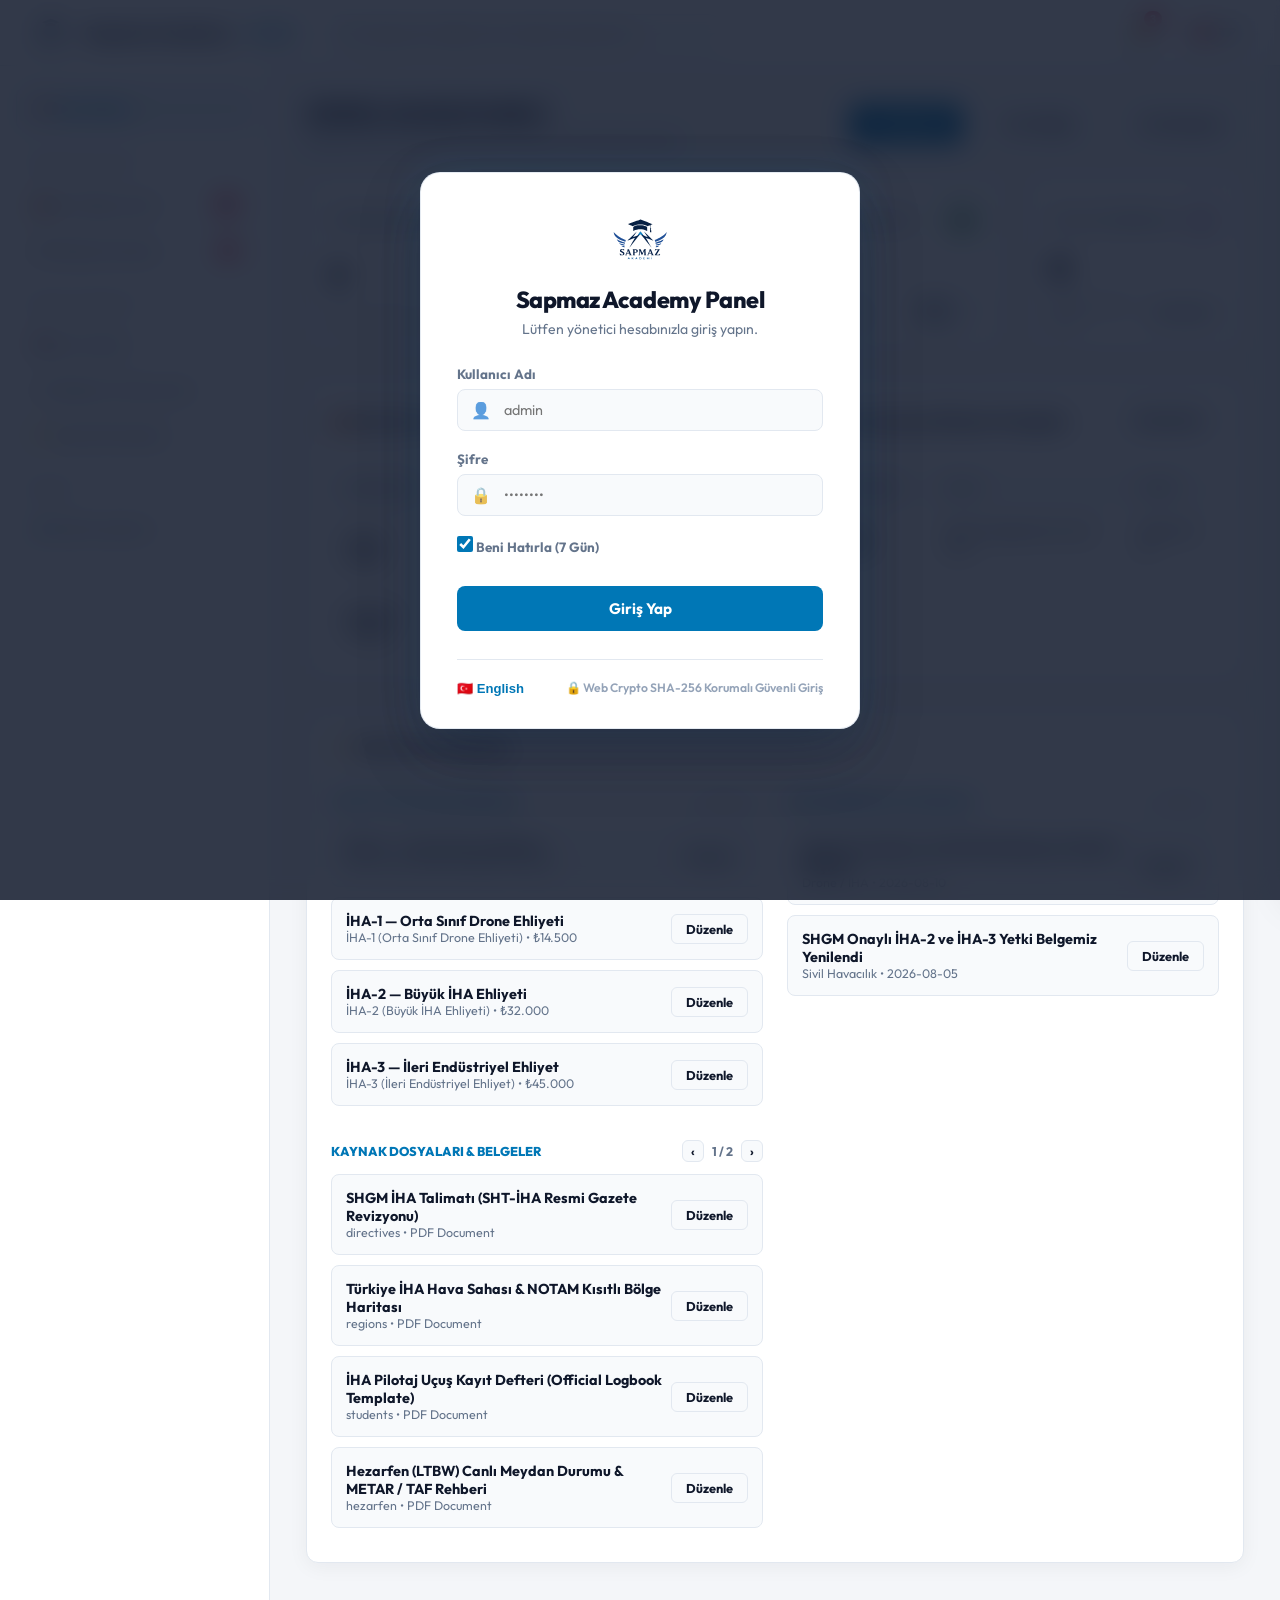
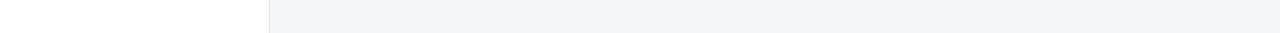
==== commit 6badd3a7: "auth fix" ====
--- a/admin/index.html
+++ b/admin/index.html
@@ -19,10 +19,10 @@
       left: 0 !important;
       width: 100vw !important;
       height: 100vh !important;
-      background: rgba(15, 23, 42, 0.82) !important;
+      background: rgba(15, 23, 42, 0.85) !important;
       backdrop-filter: blur(14px) !important;
       -webkit-backdrop-filter: blur(14px) !important;
-      display: none;
+      display: none !important;
       align-items: center !important;
       justify-content: center !important;
       z-index: 10000 !important;
@@ -96,6 +96,7 @@
       position: relative !important;
       display: flex !important;
       align-items: center !important;
+      width: 100% !important;
     }
 
     .input-with-icon .input-icon {
@@ -104,11 +105,8 @@
       font-size: 1rem !important;
       pointer-events: none !important;
       opacity: 0.7 !important;
-      z-index: 2 !important;
-    }
-
-    .input-with-icon .form-control {
-      padding-left: 42px !important;
+      z-index: 5 !important;
+      line-height: 1 !important;
     }
 
     .login-form .form-control {
@@ -125,6 +123,11 @@
       transition: all 0.25s ease !important;
     }
 
+    .login-form .input-with-icon .form-control,
+    .input-with-icon .form-control {
+      padding-left: 46px !important;
+    }
+
     .login-form .form-control:focus {
       border-color: #0077b6 !important;
       box-shadow: 0 0 0 3px rgba(0, 119, 182, 0.12) !important;
@@ -301,8 +304,8 @@
   </header>
 
   <!-- Login Modal Overlay (Full Screen Screen Lock for Unauthenticated Users) -->
-  <div id="loginOverlay" class="login-overlay active" style="position: fixed; top: 0; left: 0; width: 100vw; height: 100vh; background: rgba(15, 23, 42, 0.85); backdrop-filter: blur(14px); -webkit-backdrop-filter: blur(14px); display: flex; align-items: center; justify-content: center; z-index: 10000; padding: 20px;">
-    <div class="login-card" style="width: 100%; max-width: 440px; background: #ffffff; border: 1px solid rgba(226, 232, 240, 0.8); border-radius: 20px; box-shadow: 0 25px 60px rgba(15, 23, 42, 0.25); padding: 40px 36px 32px;">
+  <div id="loginOverlay" class="login-overlay active">
+    <div class="login-card">
       <div class="login-card-header">
         <img src="../logo.svg" alt="Sapmaz Academy Logo" class="login-logo" onerror="this.src='../academy.jpg'" />
         <h2 class="login-title" data-i18n="auth_login_title">Sapmaz Academy Panel</h2>
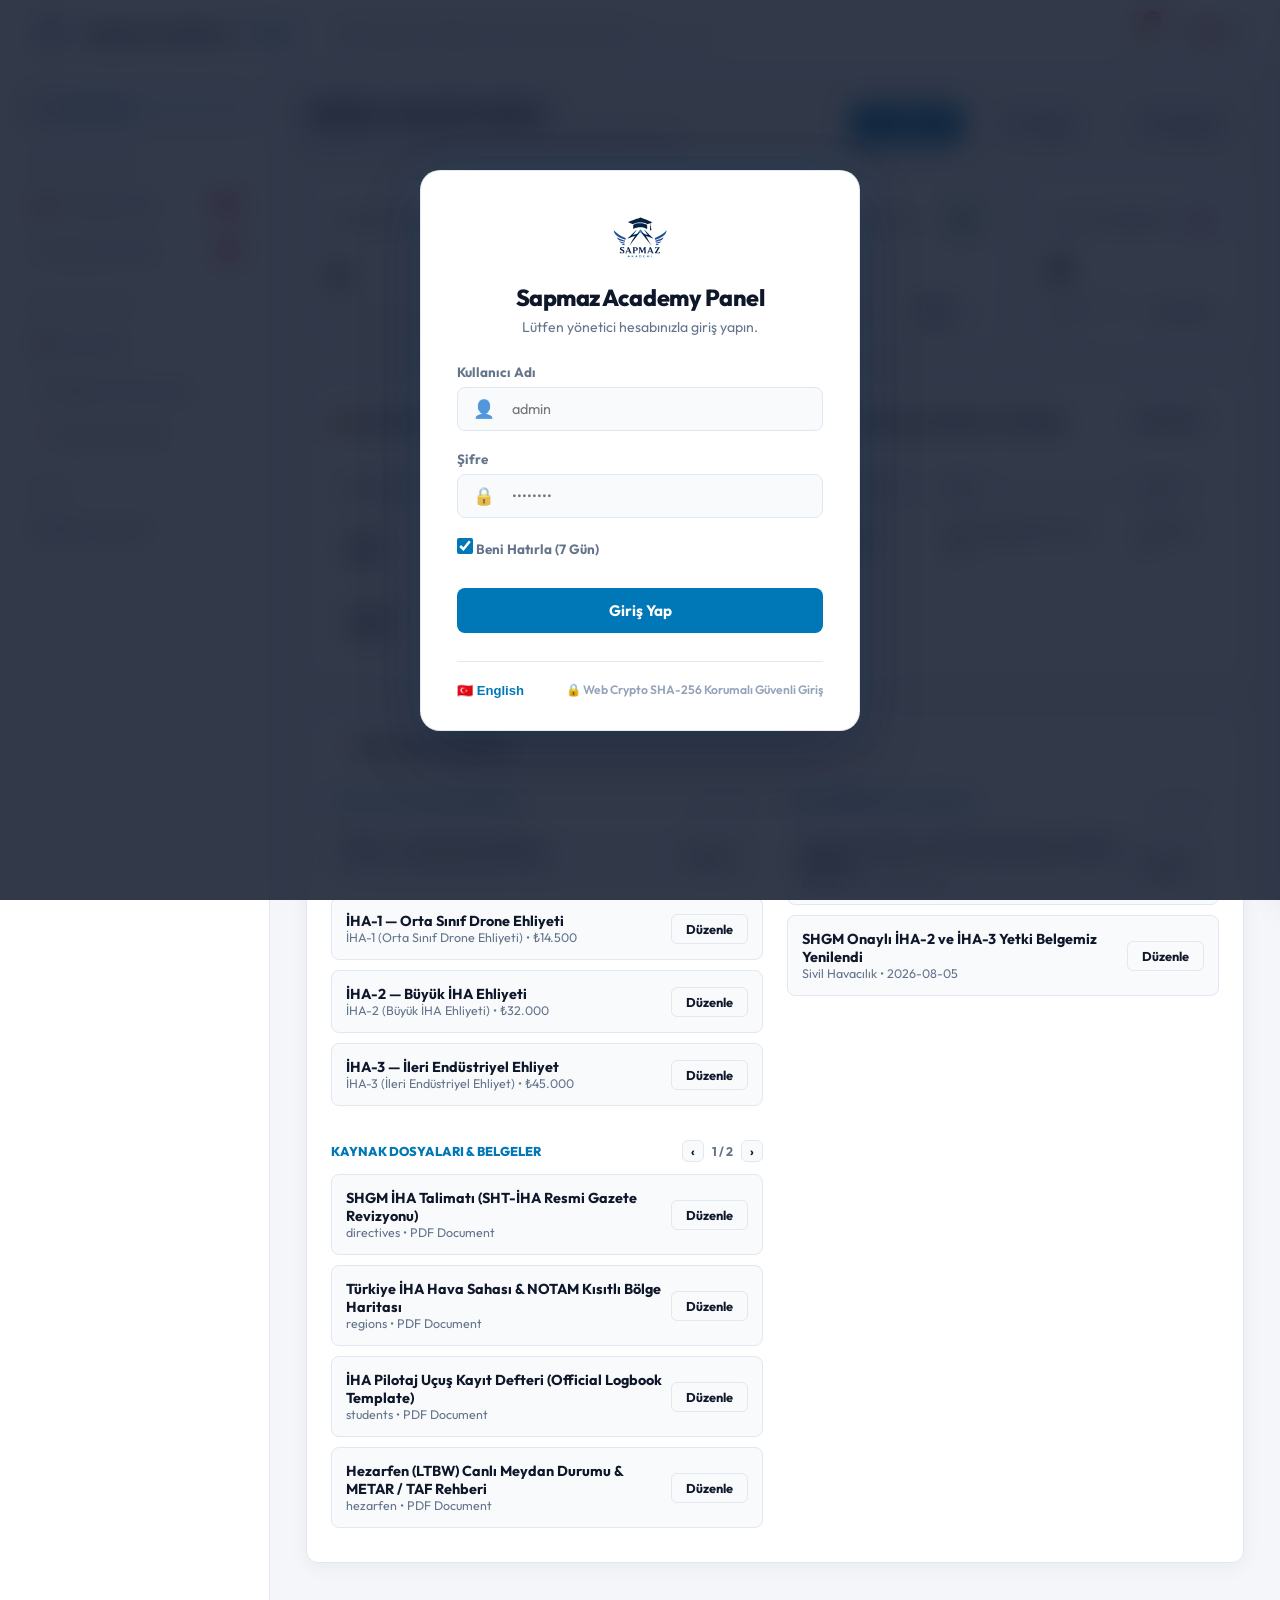
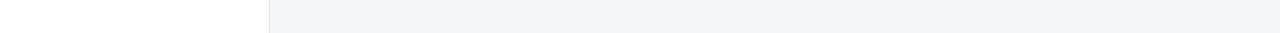
==== commit 65b6888e: "auth fix" ====
--- a/admin/index.html
+++ b/admin/index.html
@@ -94,19 +94,21 @@
 
     .input-with-icon {
       position: relative !important;
-      display: flex !important;
-      align-items: center !important;
+      display: block !important;
       width: 100% !important;
     }
 
     .input-with-icon .input-icon {
       position: absolute !important;
-      left: 14px !important;
-      font-size: 1rem !important;
+      left: 16px !important;
+      top: 50% !important;
+      transform: translateY(-50%) !important;
+      font-size: 1.1rem !important;
       pointer-events: none !important;
-      opacity: 0.7 !important;
-      z-index: 5 !important;
+      opacity: 0.75 !important;
+      z-index: 10 !important;
       line-height: 1 !important;
+      display: inline-block !important;
     }
 
     .login-form .form-control {
@@ -114,7 +116,7 @@
       background-color: #f8fafc !important;
       border: 1px solid #e2e8f0 !important;
       border-radius: 8px !important;
-      padding: 11px 16px !important;
+      padding: 12px 16px !important;
       color: #0f172a !important;
       font-size: 0.9rem !important;
       font-family: inherit !important;
@@ -124,8 +126,9 @@
     }
 
     .login-form .input-with-icon .form-control,
-    .input-with-icon .form-control {
-      padding-left: 46px !important;
+    .input-with-icon .form-control,
+    .input-with-icon input {
+      padding-left: 54px !important;
     }
 
     .login-form .form-control:focus {
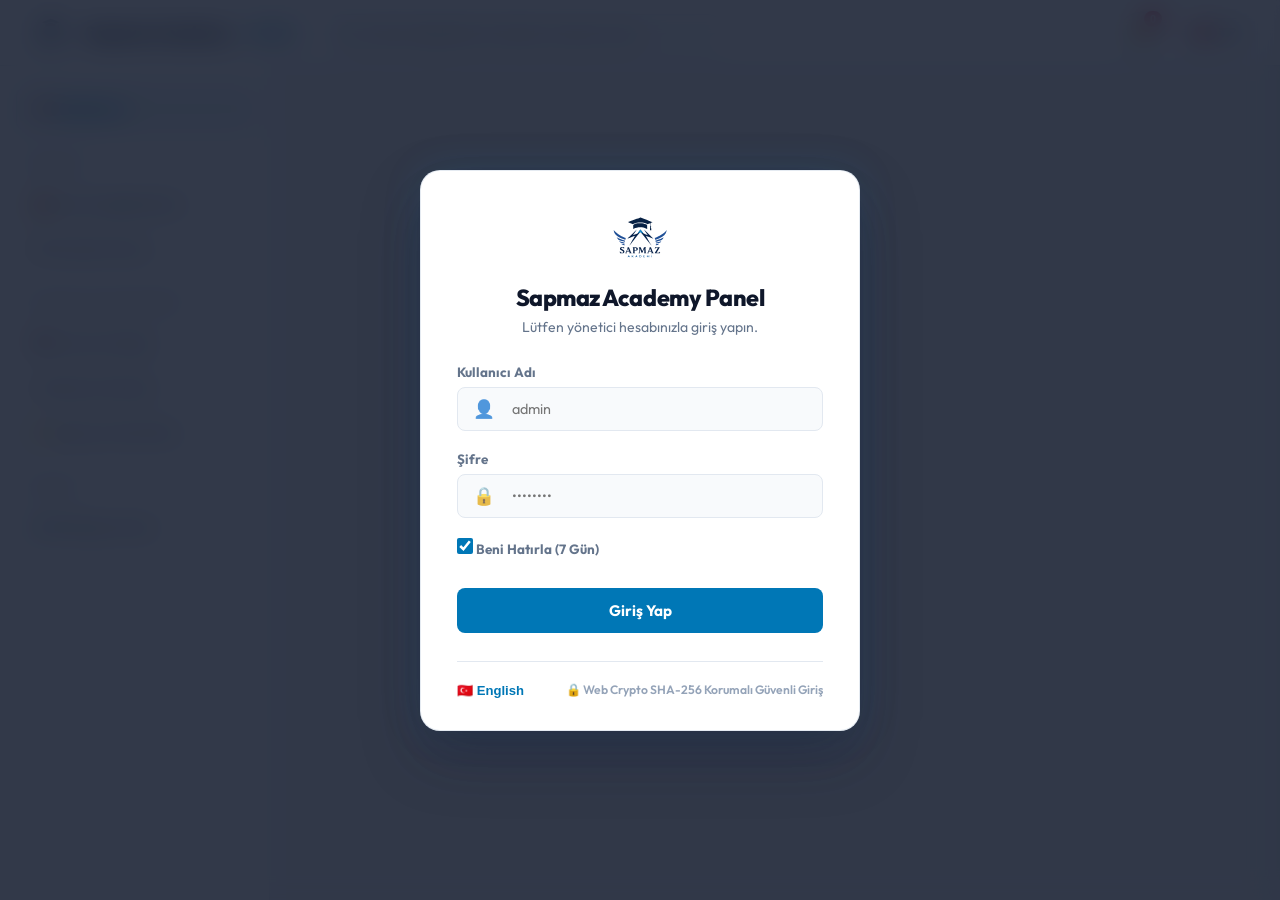
==== commit 71b8bfe7: "last push of the week" ====
--- a/admin/index.html
+++ b/admin/index.html
@@ -280,7 +280,7 @@
 
       <!-- Logged-in User Profile Dropdown Widget -->
       <div id="userProfileWidget" class="user-profile-widget" style="display:none;">
-        <button id="userProfileBtn" class="user-profile-btn" onclick="app.toggleUserMenu()">
+        <button id="userProfileBtn" type="button" class="user-profile-btn" onclick="app.toggleUserMenu(event)">
           <span id="userAvatar" class="user-avatar">👨‍✈️</span>
           <div class="user-info-text">
             <span id="userName" class="user-name">Admin User</span>
@@ -295,10 +295,10 @@
             <span id="userDropdownEmail">admin@sapmazhavacilik.com</span>
           </div>
           <hr class="user-menu-divider" />
-          <button class="user-menu-item" onclick="app.navigateToView('settings'); app.toggleUserMenu(false);">
+          <button type="button" class="user-menu-item" onclick="app.navigateToView('settings'); app.toggleUserMenu(false);">
             <span>⚙️</span> <span data-i18n="nav_settings">System Settings</span>
           </button>
-          <button class="user-menu-item text-danger" onclick="app.handleLogout()">
+          <button type="button" class="user-menu-item text-danger" onclick="app.handleLogout()">
             <span>🚪</span> <span data-i18n="auth_logout">Log Out</span>
           </button>
         </div>
--- a/admin/css/admin-styles.css
+++ b/admin/css/admin-styles.css
@@ -1364,3 +1364,285 @@
   from { transform: translateY(20px); opacity: 0; }
   to { transform: translateY(0); opacity: 1; }
 }
+
+/* ==========================================
+   AUTHENTICATION LAYER & USER PROFILE STYLES
+   ========================================== */
+
+/* Full Screen Login Overlay */
+.login-overlay {
+  position: fixed;
+  top: 0;
+  left: 0;
+  width: 100vw;
+  height: 100vh;
+  background: rgba(15, 23, 42, 0.75);
+  backdrop-filter: blur(14px);
+  -webkit-backdrop-filter: blur(14px);
+  display: none;
+  align-items: center;
+  justify-content: center;
+  z-index: 10000;
+  padding: 20px;
+  opacity: 0;
+  transition: opacity 0.3s cubic-bezier(0.16, 1, 0.3, 1);
+}
+
+.login-overlay.active {
+  display: flex !important;
+  opacity: 1 !important;
+}
+
+/* Glassmorphic Login Card */
+.login-card {
+  width: 100%;
+  max-width: 440px;
+  background: #ffffff;
+  border: 1px solid rgba(226, 232, 240, 0.8);
+  border-radius: 20px;
+  box-shadow: 0 25px 60px rgba(15, 23, 42, 0.25), 0 0 40px rgba(0, 119, 182, 0.08);
+  padding: 40px 36px 32px;
+  animation: loginCardPop 0.4s cubic-bezier(0.16, 1, 0.3, 1);
+}
+
+@keyframes loginCardPop {
+  from { transform: scale(0.92) translateY(10px); opacity: 0; }
+  to { transform: scale(1) translateY(0); opacity: 1; }
+}
+
+.login-card-header {
+  text-align: center;
+  margin-bottom: 28px;
+}
+
+.login-logo {
+  height: 52px;
+  width: auto;
+  margin-bottom: 16px;
+  border-radius: 8px;
+}
+
+.login-title {
+  font-size: 1.45rem;
+  font-weight: 800;
+  color: var(--admin-text-main);
+  letter-spacing: -0.02em;
+  margin-bottom: 6px;
+}
+
+.login-subtitle {
+  font-size: 0.88rem;
+  color: var(--admin-text-muted);
+}
+
+/* Input Fields with Prefix Icons */
+.input-with-icon {
+  position: relative;
+  display: flex;
+  align-items: center;
+}
+
+.input-with-icon .input-icon {
+  position: absolute;
+  left: 14px;
+  font-size: 1rem;
+  pointer-events: none;
+  opacity: 0.7;
+}
+
+.input-with-icon .form-control {
+  padding-left: 42px;
+}
+
+.login-options {
+  display: flex;
+  align-items: center;
+  justify-content: space-between;
+  margin: 16px 0 24px;
+}
+
+.remember-me-label {
+  display: flex;
+  align-items: center;
+  gap: 8px;
+  font-size: 0.84rem;
+  font-weight: 600;
+  color: var(--admin-text-muted);
+  cursor: pointer;
+}
+
+.remember-me-label input[type="checkbox"] {
+  width: 16px;
+  height: 16px;
+  accent-color: var(--admin-accent-primary);
+  cursor: pointer;
+}
+
+.login-alert {
+  padding: 12px 16px;
+  border-radius: var(--admin-radius-md);
+  font-size: 0.86rem;
+  font-weight: 600;
+  margin-bottom: 20px;
+  text-align: left;
+}
+
+.login-alert.alert-danger {
+  background-color: #fee2e2;
+  color: #b91c1c;
+  border: 1px solid #fca5a5;
+}
+
+.login-alert.alert-success {
+  background-color: #d1fae5;
+  color: #047857;
+  border: 1px solid #a7f3d0;
+}
+
+.login-card-footer {
+  margin-top: 28px;
+  padding-top: 20px;
+  border-top: 1px solid var(--admin-card-border);
+  display: flex;
+  align-items: center;
+  justify-content: space-between;
+  font-size: 0.8rem;
+}
+
+.login-security-notice {
+  color: var(--admin-text-dim);
+  font-size: 0.76rem;
+  font-weight: 600;
+}
+
+/* User Profile Widget in Topbar */
+.user-profile-widget {
+  position: relative;
+  display: flex;
+  align-items: center;
+}
+
+.user-profile-btn {
+  background: #f8fafc;
+  border: 1px solid var(--admin-card-border);
+  border-radius: 24px;
+  padding: 5px 14px 5px 8px;
+  display: flex;
+  align-items: center;
+  gap: 10px;
+  cursor: pointer;
+  transition: var(--admin-transition);
+}
+
+.user-profile-btn:hover {
+  background: var(--admin-accent-glow);
+  border-color: var(--admin-accent-primary);
+}
+
+.user-avatar {
+  font-size: 1.3rem;
+  line-height: 1;
+}
+
+.user-info-text {
+  display: flex;
+  flex-direction: column;
+  text-align: left;
+}
+
+.user-name {
+  font-size: 0.84rem;
+  font-weight: 800;
+  color: var(--admin-text-main);
+  line-height: 1.2;
+}
+
+.user-role-badge {
+  font-size: 0.7rem;
+  font-weight: 700;
+  color: var(--admin-accent-primary);
+  line-height: 1.2;
+}
+
+.user-menu-chevron {
+  font-size: 0.65rem;
+  color: var(--admin-text-dim);
+  margin-left: 2px;
+}
+
+/* User Menu Dropdown */
+.user-menu-dropdown {
+  position: absolute;
+  top: calc(100% + 8px);
+  right: 0;
+  width: 250px;
+  background: #ffffff;
+  border: 1px solid var(--admin-card-border);
+  border-radius: 14px;
+  box-shadow: 0 14px 35px rgba(15, 23, 42, 0.2);
+  padding: 12px;
+  display: none;
+  z-index: 9999;
+  pointer-events: auto;
+  animation: fadeInDown 0.2s ease;
+}
+
+.user-menu-dropdown.active {
+  display: block !important;
+  visibility: visible !important;
+  opacity: 1 !important;
+}
+
+@keyframes fadeInDown {
+  from { transform: translateY(-8px); opacity: 0; }
+  to { transform: translateY(0); opacity: 1; }
+}
+
+.user-menu-header {
+  padding: 8px 10px;
+  display: flex;
+  flex-direction: column;
+}
+
+.user-menu-header strong {
+  font-size: 0.9rem;
+  color: var(--admin-text-main);
+}
+
+.user-menu-header span {
+  font-size: 0.78rem;
+  color: var(--admin-text-muted);
+}
+
+.user-menu-divider {
+  border: 0;
+  border-top: 1px solid var(--admin-card-border);
+  margin: 8px 0;
+}
+
+.user-menu-item {
+  width: 100%;
+  padding: 9px 12px;
+  background: transparent;
+  border: none;
+  border-radius: 8px;
+  display: flex;
+  align-items: center;
+  gap: 10px;
+  font-size: 0.85rem;
+  font-weight: 600;
+  color: var(--admin-text-main);
+  cursor: pointer;
+  text-align: left;
+  transition: var(--admin-transition);
+}
+
+.user-menu-item:hover {
+  background: var(--admin-bg);
+  color: var(--admin-accent-primary);
+}
+
+.user-menu-item.text-danger:hover {
+  background: #fee2e2;
+  color: #b91c1c;
+}
